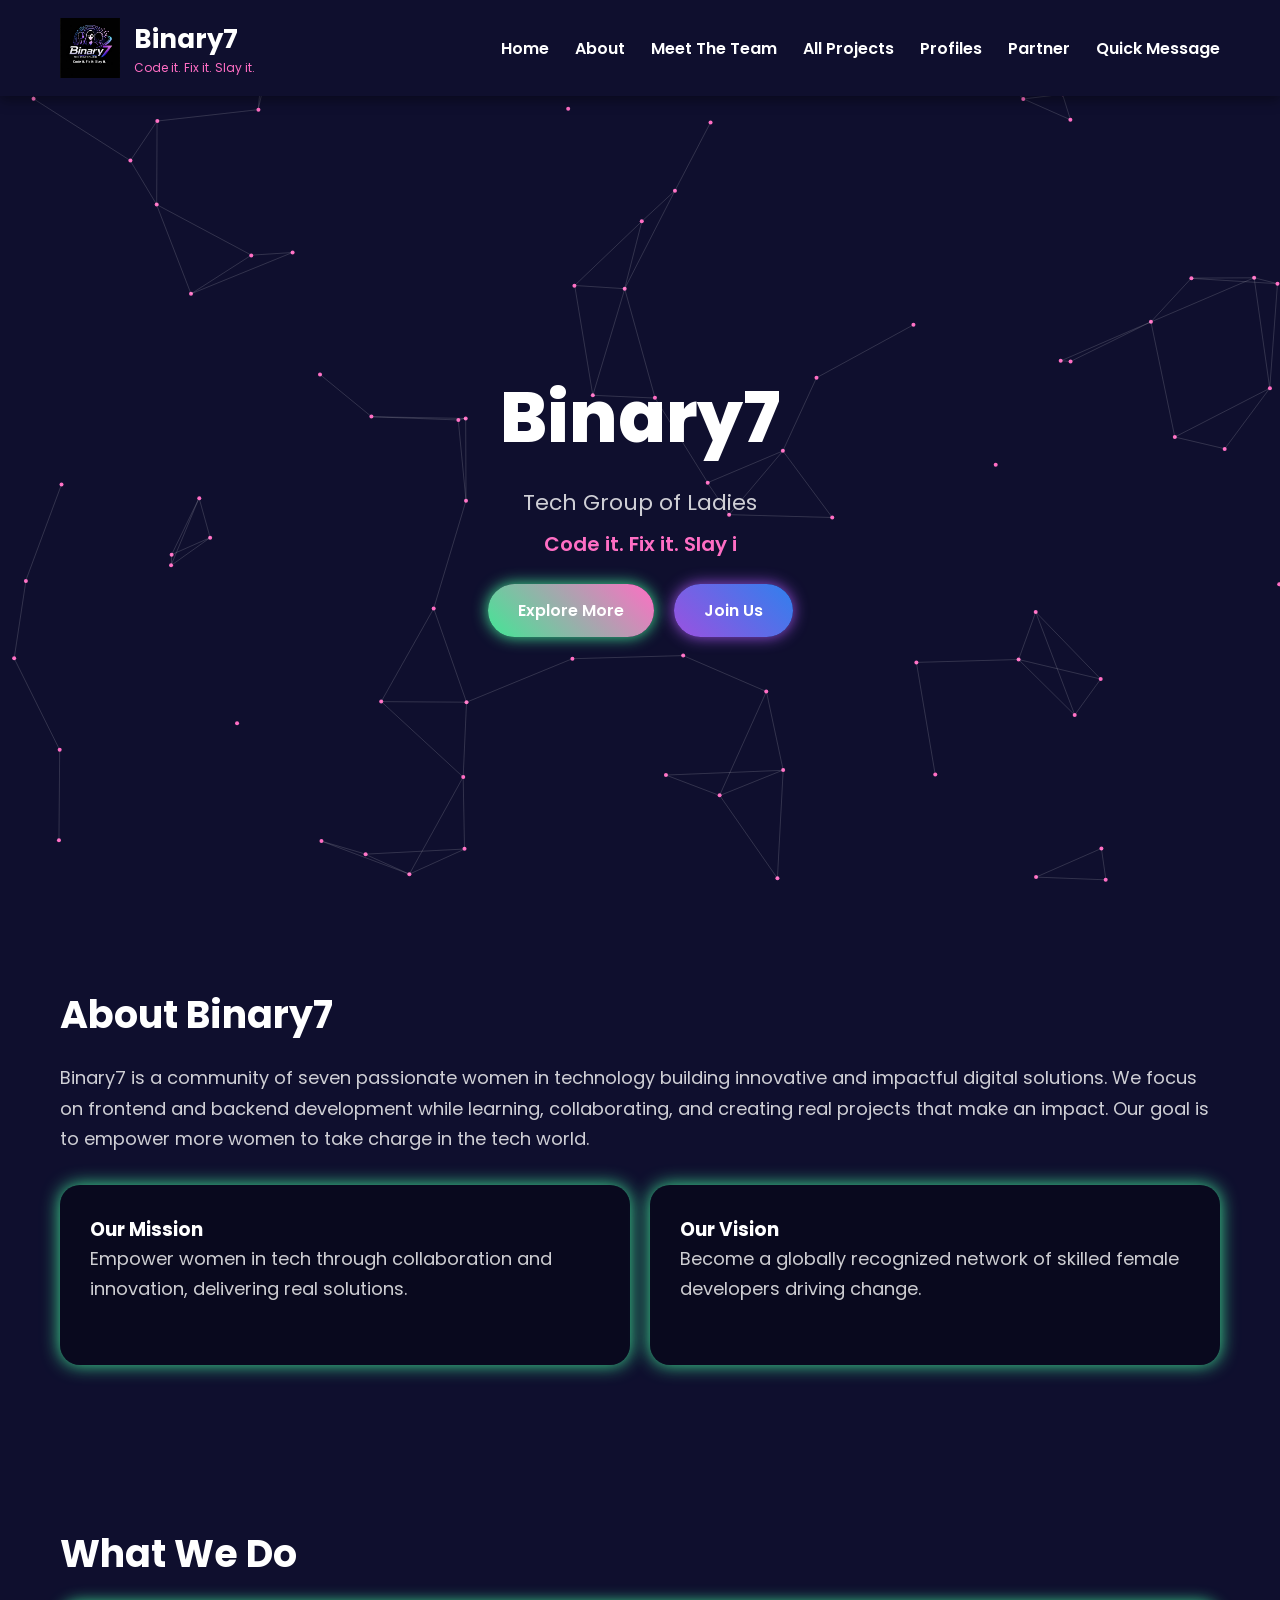
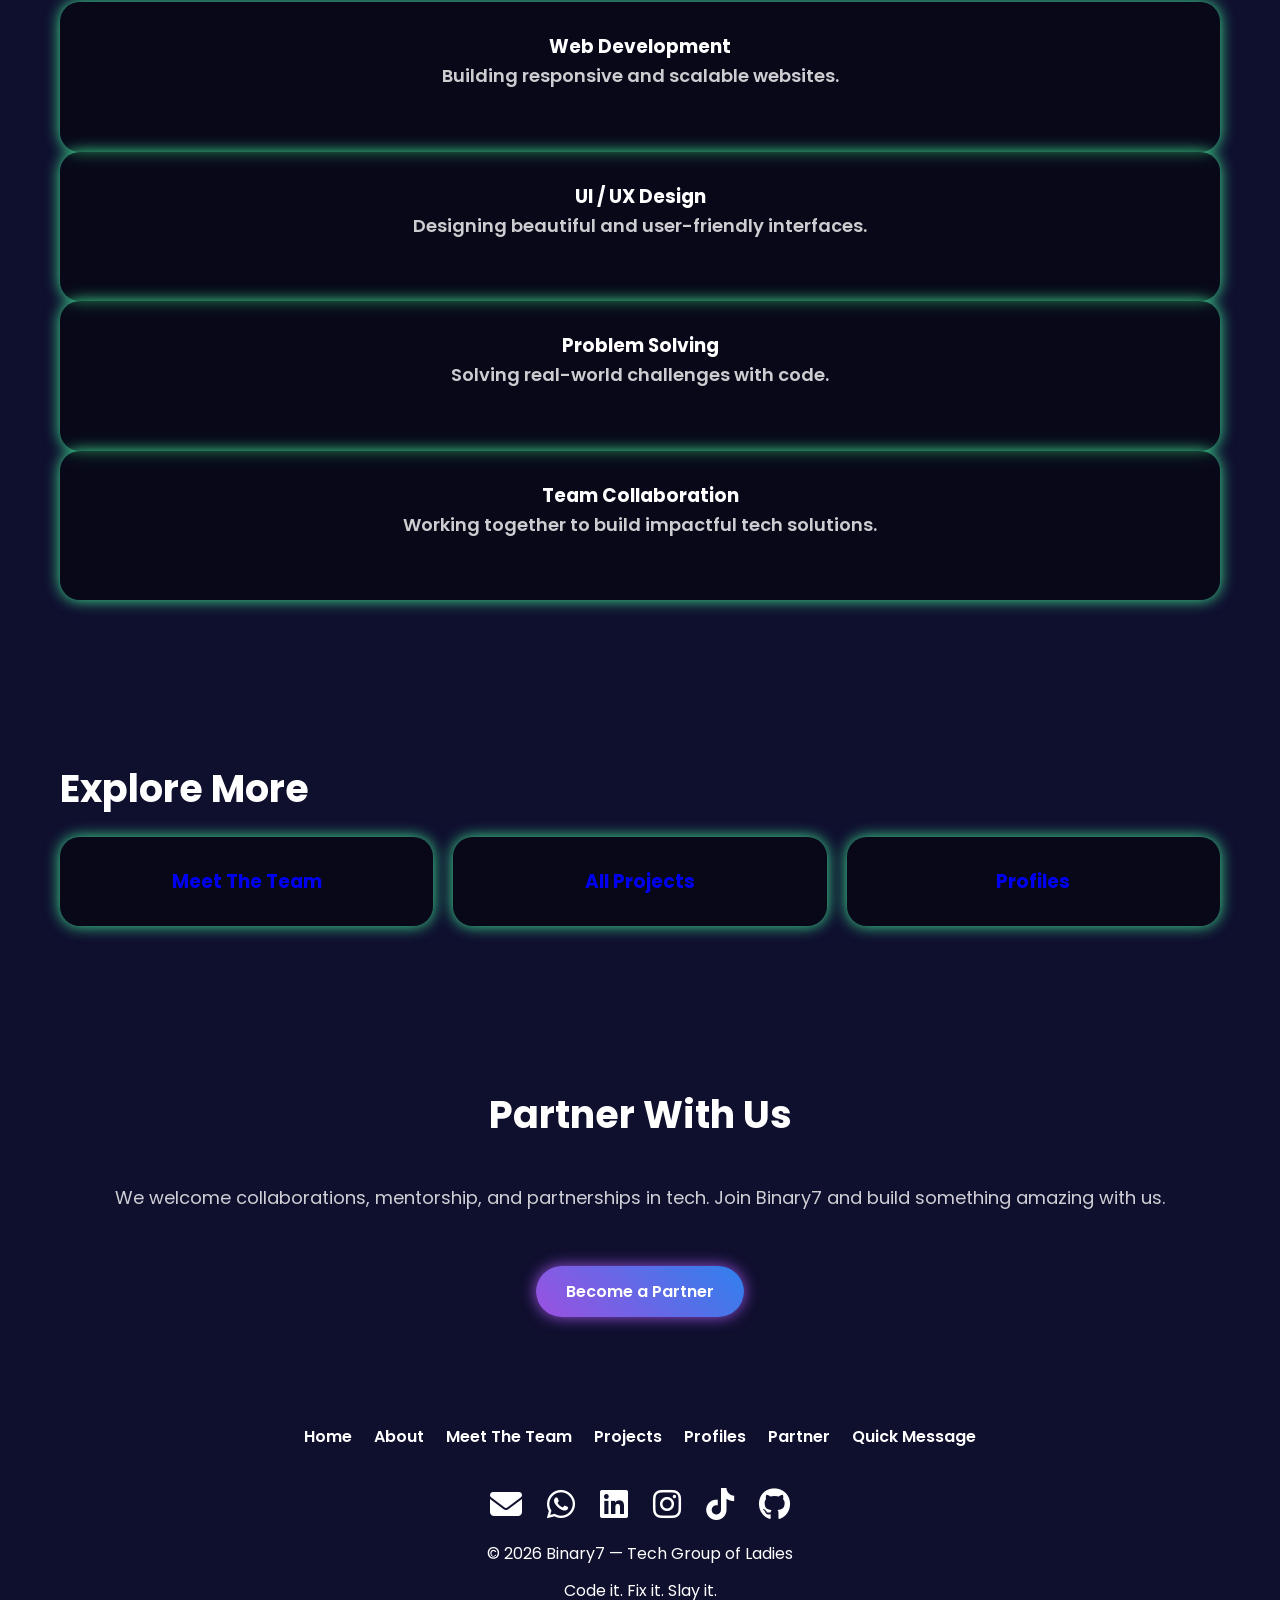
==== index.html @ d3897e8a "Add files via upload" ====
<!DOCTYPE html>
<html lang="en">

<head>
<meta charset="UTF-8">
<meta name="viewport" content="width=device-width, initial-scale=1.0">

<title>Binary7 | Code it. Fix it. Slay it.</title>

<link rel="stylesheet" href="index.css">

<!-- Google Font -->
<link href="https://fonts.googleapis.com/css2?family=Poppins:wght@300;400;500;600;700&display=swap" rel="stylesheet">

<!-- Font Awesome -->
<link rel="stylesheet"
href="https://cdnjs.cloudflare.com/ajax/libs/font-awesome/6.4.0/css/all.min.css">

</head>


<body>


<!-- ================= NAVBAR ================= -->
<header>

<nav class="navbar">

<div class="logo">

<img src="binary7logo.png" alt="Binary7 Logo">

<div class="logo-text">
<h2>Binary7</h2>
<p class="motto-small">Code it. Fix it. Slay it.</p>
</div>

</div>


<ul class="nav-links">

<li><a href="#home">Home</a></li>

<li><a href="#about">About</a></li>

<li><a href="team.html">Meet The Team</a></li>

<li><a href="projects.html">All Projects</a></li>

<li><a href="profiles.html">Profiles</a></li>

<li><a href="#partner">Partner</a></li>

<li><a href="contact.html">Quick Message</a></li>

</ul>


<div class="hamburger" id="hamburger">

<span></span>
<span></span>
<span></span>

</div>

</nav>

</header>



<!-- ================= HERO ================= -->
<section class="hero" id="home">

<!-- animated network background -->
<canvas id="network-bg"></canvas>

<!-- floating shapes -->
<div class="floating-shapes"></div>


<h1 class="hero-title">Binary7</h1>

<p class="tagline">Tech Group of Ladies</p>

<h3 class="motto">
<span id="motto"></span>
</h3>


<div class="hero-buttons">

<a href="#about" class="btn">Explore More</a>

<a href="contact.html" class="btn btn-secondary">Join Us</a>

</div>

</section>



<!-- ================= ABOUT ================= -->
<section class="section" id="about">

<h2>About Binary7</h2>

<p>
Binary7 is a community of seven passionate women in technology building
innovative and impactful digital solutions. We focus on frontend and backend
development while learning, collaborating, and creating real projects that
make an impact. Our goal is to empower more women to take charge in the tech world.
</p>


<div class="mission-vision">

<div class="box">

<h3>Our Mission</h3>

<p>
Empower women in tech through collaboration and innovation,
delivering real solutions.
</p>

</div>


<div class="box">

<h3>Our Vision</h3>

<p>
Become a globally recognized network of skilled female
developers driving change.
</p>

</div>

</div>

</section>



<!-- ================= WHAT WE DO ================= -->

<section class="section dark" id="what-we-do">
  <h2>What We Do</h2>
  <div class="cards">
    <div class="card">
      <h3>Web Development</h3>
      <p>Building responsive and scalable websites.</p>
    </div>

    <div class="card">
      <h3>UI / UX Design</h3>
      <p>Designing beautiful and user-friendly interfaces.</p>
    </div>

    <div class="card">
      <h3>Problem Solving</h3>
      <p>Solving real-world challenges with code.</p>
    </div>

    <div class="card team-collab">
      <h3>Team Collaboration</h3>
      <p>Working together to build impactful tech solutions.</p>
    </div>
  </div>
</section>




<!-- ================= EXPLORE MORE ================= -->
<section class="section" id="explore-more">

<h2>Explore More</h2>

<div class="cards">

<a href="team.html" class="card">
<h3>Meet The Team</h3>
</a>


<a href="projects.html" class="card">
<h3>All Projects</h3>
</a>


<a href="profiles.html" class="card">
<h3>Profiles</h3>
</a>

</div>

</section>



<!-- ================= PARTNER ================= -->
<section class="section dark" id="partner">

<h2>Partner With Us</h2>

<p>
We welcome collaborations, mentorship, and partnerships in tech.
Join Binary7 and build something amazing with us.
</p>


<div class="partner-btn">

<a href="contact.html" class="btn btn-secondary">
Become a Partner
</a>

</div>

</section>




<!-- ================= FOOTER ================= -->
<footer>

<div class="footer-links">

<a href="#home">Home</a>
<a href="#about">About</a>
<a href="team.html">Meet The Team</a>
<a href="projects.html">Projects</a>
<a href="profiles.html">Profiles</a>
<a href="#partner">Partner</a>
<a href="contact.html">Quick Message</a>

</div>



<div class="footer-social">

<a href="mailto:binary7coders@gmail.com">
<i class="fa-solid fa-envelope"></i>
</a>

<a href="https://wa.me/qr/BYS5XMZLQRIJO1" target="_blank">
<i class="fa-brands fa-whatsapp"></i>
</a>

<a href="https://www.linkedin.com/posts/binary8_binary8-womenintech-innovation-activity-7432585303149797377-0gck" target="_blank">
<i class="fa-brands fa-linkedin"></i>
</a>

<a href="https://www.instagram.com/binar7308" target="_blank">
<i class="fa-brands fa-instagram"></i>
</a>

<a href="https://www.tiktok.com/@binary7536" target="_blank">
<i class="fa-brands fa-tiktok"></i>
</a>

<a href="https://github.com/binary7" target="_blank">
<i class="fa-brands fa-github"></i>
</a>

</div>


<p class="copyright">
© 2026 Binary7 — Tech Group of Ladies
</p>

<p class="footer-motto">
Code it. Fix it. Slay it.
</p>

</footer>



<script src="index.js"></script>

</body>
</html>
---- index.css ----
/* ========================
   ROOT VARIABLES
======================== */
:root {
  --black-bg: #0f0f2e;
  --neon-pink: #ff6ec4;
  --neon-blue: #2f80ed;
  --neon-purple: #9b51e0;
  --white-trans: rgba(255,255,255,0.8);
}

/* ========================
   GLOBAL
======================== */
* {
  margin: 0;
  padding: 0;
  box-sizing: border-box;
  font-family: 'Poppins', sans-serif;
  scroll-behavior: smooth;
}

body {
  background: var(--black-bg);
  color: white;
  overflow-x: hidden;
  position: relative;
}

/* ========================
   NETWORK BACKGROUND
======================== */
#network-bg {
  position: fixed;
  top: 0;
  left: 0;
  width: 100%;
  height: 100%;
  z-index: -2;
}

.floating-shapes {
  position: fixed;
  top: 0;
  left: 0;
  width: 100%;
  height: 100%;
  pointer-events: none;
  z-index: -1;
}

/* ========================
   NAVBAR
======================== */
.navbar {
  display: flex;
  align-items: center;
  justify-content: space-between;
  padding: 18px 60px;
  background: var(--black-bg);
  position: sticky;
  top: 0;
  z-index: 1000;
  box-shadow: 0 4px 12px rgba(0,0,0,0.4);
}

/* LOGO */
.logo {
  display: flex;
  align-items: center;
  gap: 14px;
}

.logo img {
  width: 60px;
  height: 60px;
}

.logo-text h2 {
  font-size: 26px;
  font-weight: 700;
}

.logo-text .motto-small {
  font-size: 12px;
  color: var(--neon-pink);
}

/* NAV LINKS */
.nav-links {
  display: flex;
  gap: 26px;
  list-style: none;
}

.nav-links a {
  color: white;
  text-decoration: none;
  font-weight: 600;
  transition: 0.3s;
}

.nav-links a:hover {
  color: var(--neon-pink);
  text-shadow: 0 0 8px var(--neon-pink);
}

/* HAMBURGER */
.hamburger {
  display: none;
  flex-direction: column;
  gap: 5px;
  cursor: pointer;
}

.hamburger span {
  width: 25px;
  height: 3px;
  background: white;
  transition: 0.3s;
}

/* ========================
   HERO
======================== */
.hero {
  min-height: 90vh;
  display: flex;
  flex-direction: column;
  justify-content: center;
  align-items: center;
  text-align: center;
  position: relative;
  padding: 40px;
  overflow: hidden;
}

.hero h1.hero-title {
  font-size: 70px;
  font-weight: 800;
  margin-bottom: 15px;
  transition: 0.3s;
}

.hero h1.hero-title:hover {
  color: var(--neon-pink);
  text-shadow: 0 0 20px var(--neon-pink);
}

.tagline {
  font-size: 22px;
  color: var(--white-trans);
  margin-bottom: 10px;
}

/* Motto typing */
#motto {
  color: var(--neon-pink);
  font-weight: 600;
  font-size: 20px;
}

/* HERO BUTTONS */
.hero-buttons {
  display: flex;
  gap: 20px;
  margin-top: 25px;
  flex-wrap: wrap;
  justify-content: center;
}

.btn {
  padding: 14px 30px;
  border-radius: 50px;
  font-weight: 600;
  text-decoration: none;
  color: white;
  background: linear-gradient(45deg,#42e695,#ff6ec4);
  box-shadow: 0 0 15px #42e695;
  transition: 0.3s;
}

.btn:hover {
  transform: scale(1.05);
  box-shadow:0 0 25px #ff6ec4;
}

.btn-secondary {
  background: linear-gradient(45deg,#9b51e0,#2f80ed);
  box-shadow:0 0 15px #9b51e0;
}

/* ========================
   SECTIONS
======================== */
.section {
  padding: 80px 60px;
  position: relative;
}

.section h2 {
  font-size: 38px;
  margin-bottom: 20px;
  display: inline-block;
  transition: 0.3s;
}

.section h2:hover {
  color: var(--neon-pink);
  text-shadow: 0 0 12px var(--neon-pink);
}

.section p {
  font-size: 18px;
  line-height: 1.7;
  color: var(--white-trans);
  margin-bottom: 30px;
}

/* ========================
   MISSION / VISION
======================== */
.mission-vision {
  display: flex;
  gap: 20px;
  flex-wrap: wrap;
}

.box {
  flex: 1 1 250px;
  background: rgba(0,0,0,0.35);
  padding: 30px;
  border-radius: 20px;
  box-shadow: 0 0 18px #42e695;
  transition: 0.3s;
}

.box:hover {
  transform: translateY(-8px);
  box-shadow: 0 0 30px #ff6ec4;
}

/* ========================
   WHAT WE DO CARDS
======================== */
* Cards container for What We Do */
#what-we-do .cards {
  display: flex;
  flex-wrap: wrap; /* Allow cards to wrap */
  gap: 20px;
}

/* Standard card */
#what-we-do .card {
  flex: 1 1 calc(33% - 20px); /* 3 cards per row, with gap */
  background: rgba(0,0,0,0.45);
  padding: 30px;
  border-radius: 20px;
  text-align: center;
  font-weight: 600;
  cursor: pointer;
  box-shadow: 0 0 15px #42e695;
  transition: 0.3s;
}

/* Only the Team Collaboration card is longer */
#what-we-do .card.team-collab {
  flex: 1 1 100%; /* Full width */
}

/* Hover effect */
#what-we-do .card:hover {
  transform: translateY(-10px);
  box-shadow: 0 0 30px #ff6ec4;
}

/* Responsive */
@media(max-width: 1024px){
  #what-we-do .card {
    flex: 1 1 48%; /* 2 per row */
  }
  #what-we-do .card.team-collab {
    flex: 1 1 100%;
  }
}

@media(max-width: 768px){
  #what-we-do .card {
    flex: 1 1 100%; /* stack vertically */
  }
}



/* ========================
   EXPLORE MORE CARDS
======================== */
#explore-more .cards {
  display: flex;
  gap: 20px;
  flex-wrap: wrap;
}

#explore-more .card {
  flex: 1 1 calc(33.33% - 20px);
  text-decoration: none;
  padding: 30px;
  border-radius: 20px;
  background: rgba(0,0,0,0.45);
  text-align: center;
  box-shadow: 0 0 15px #42e695;
  transition: 0.3s;
}

#explore-more .card:hover {
  transform: translateY(-10px);
  box-shadow:0 0 30px #ff6ec4;
}

/* ========================
   PARTNER SECTION
======================== */
#partner {
  display: flex;
  flex-direction: column;
  align-items: center;
  text-align: center;
  gap: 20px;
}

#partner .partner-btn {
  margin-top: 15px;
}

/* ========================
   SOCIAL ICONS
======================== */
.footer-social {
  margin-top: 20px;
  display: flex;
  justify-content: center;
  gap: 25px;
}

.footer-social a {
  font-size: 32px;
  color: white;
  transition: 0.3s;
}

.footer-social a:hover {
  color: var(--neon-pink);
  transform: scale(1.2);
  text-shadow: 0 0 15px var(--neon-pink);
}

/* ========================
   FOOTER
======================== */
footer {
  padding: 40px 60px;
  text-align: center;
  display: flex;
  flex-direction: column;
  gap: 12px;
}

.footer-links {
  display: flex;
  gap: 22px;
  justify-content: center;
  flex-wrap: wrap;
}

.footer-links a {
  color: white;
  text-decoration: none;
  font-weight: 600;
}

.footer-links a:hover {
  color: var(--neon-pink);
}

/* ========================
   QUICK CONTACT FORM
======================== */
.quick-form-container {
  height: 100vh;
  display: flex;
  justify-content: center;
  align-items: center;
  padding: 20px;
}

.quick-form {
  background: rgba(0,0,0,0.7);
  padding: 40px;
  border-radius: 20px;
  width: 90%;
  max-width: 420px;
  box-shadow: 0 0 25px #42e695;
  display: flex;
  flex-direction: column;
  gap: 16px;
}

.quick-form h2 {
  text-align: center;
}

.quick-subtext {
  font-size: 14px;
  text-align: center;
  opacity: 0.8;
}

.quick-form input,
.quick-form textarea {
  padding: 14px;
  border-radius: 10px;
  border: 1px solid rgba(255,255,255,0.2);
  background: rgba(0,0,0,0.5);
  color: white;
  outline: none;
}

.quick-form input:focus,
.quick-form textarea:focus {
  border-color: #ff6ec4;
  box-shadow: 0 0 10px #ff6ec4;
}

.back-home {
  text-align: center;
  margin-top: 10px;
  text-decoration: none;
  color: white;
}

.back-home:hover {
  color: #ff6ec4;
}

/* ========================
   RESPONSIVE
======================== */
@media(max-width:768px) {
  .nav-links {
    display:none;
    flex-direction:column;
    position:absolute;
    top:80px;
    right:0;
    background:var(--black-bg);
    width:220px;
    padding:20px;
  }
  .nav-links.active {
    display:flex;
  }
  .hamburger {
    display:flex;
  }
  .mission-vision {
    flex-direction: column;
  }
  #what-we-do .cards,
  #explore-more .cards {
    flex-direction: column;
  }
  #explore-more .card {
    flex: 1 1 100%;
  }
}
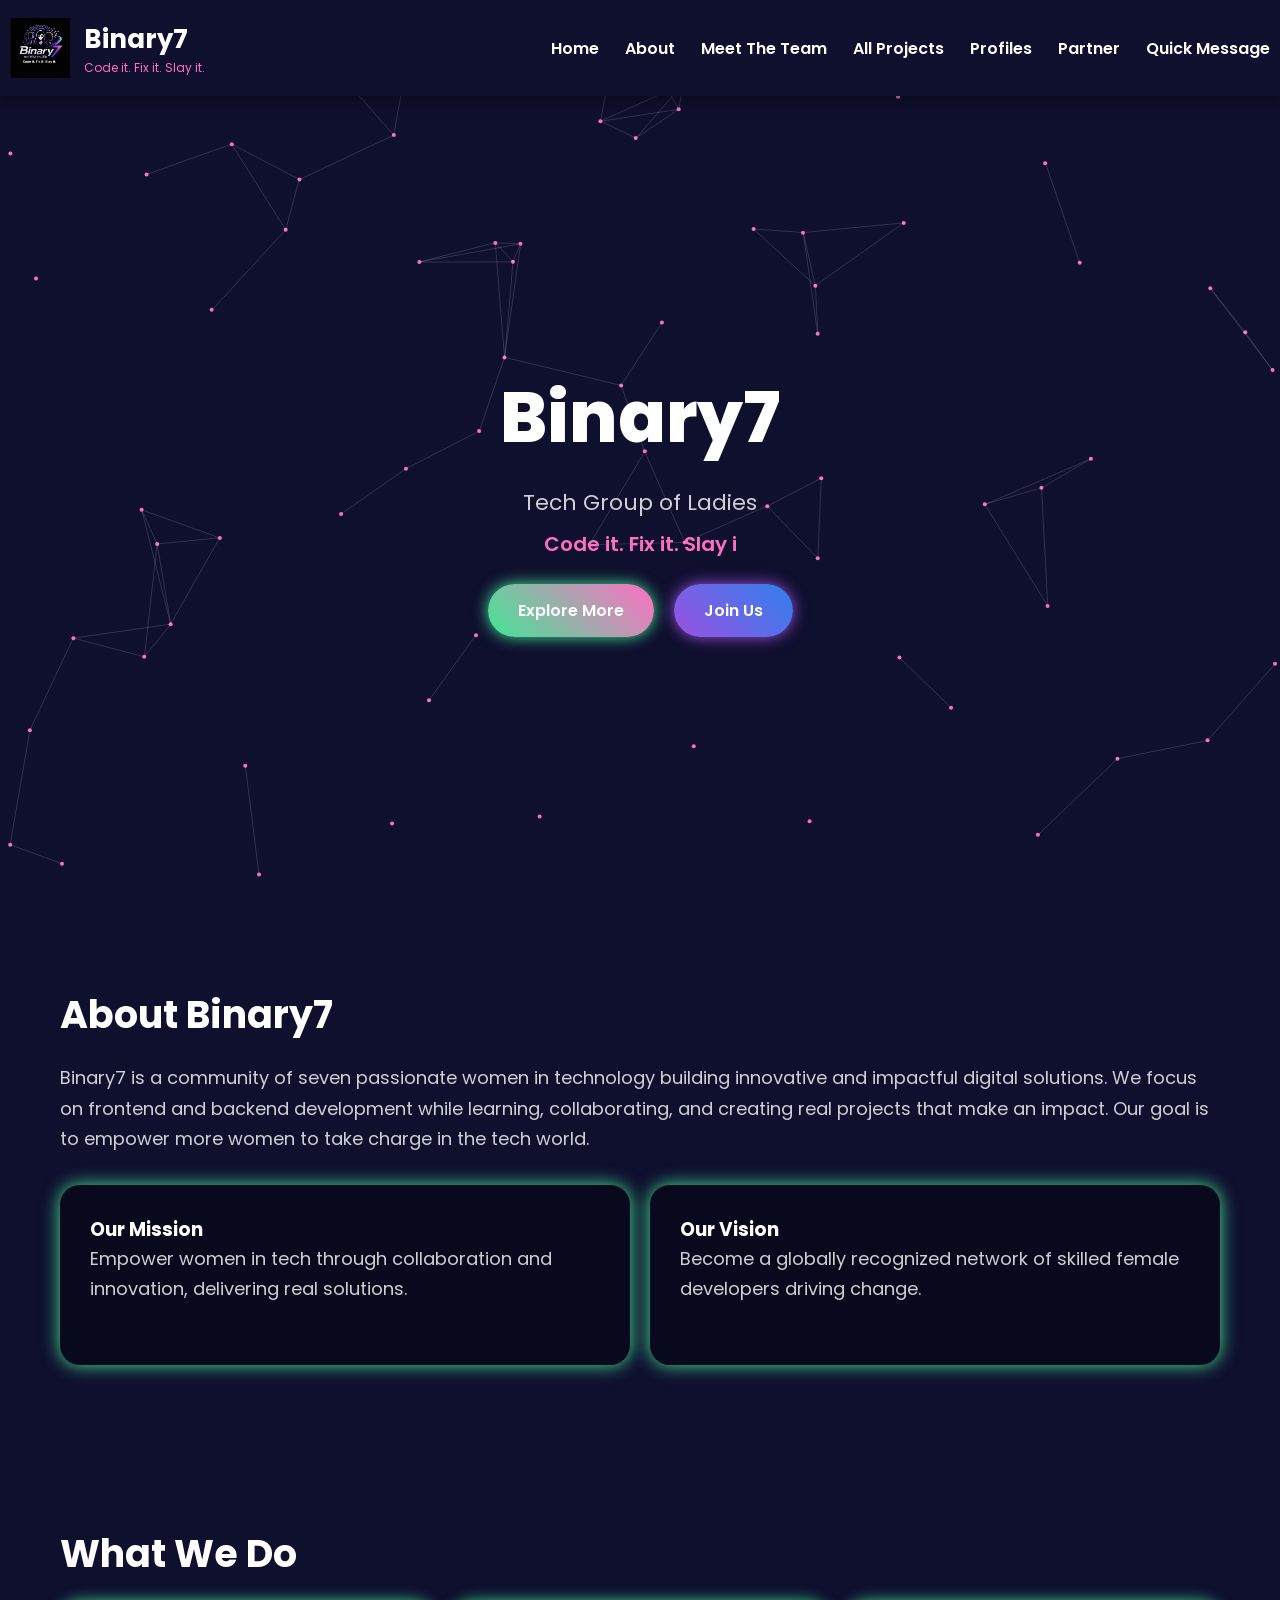
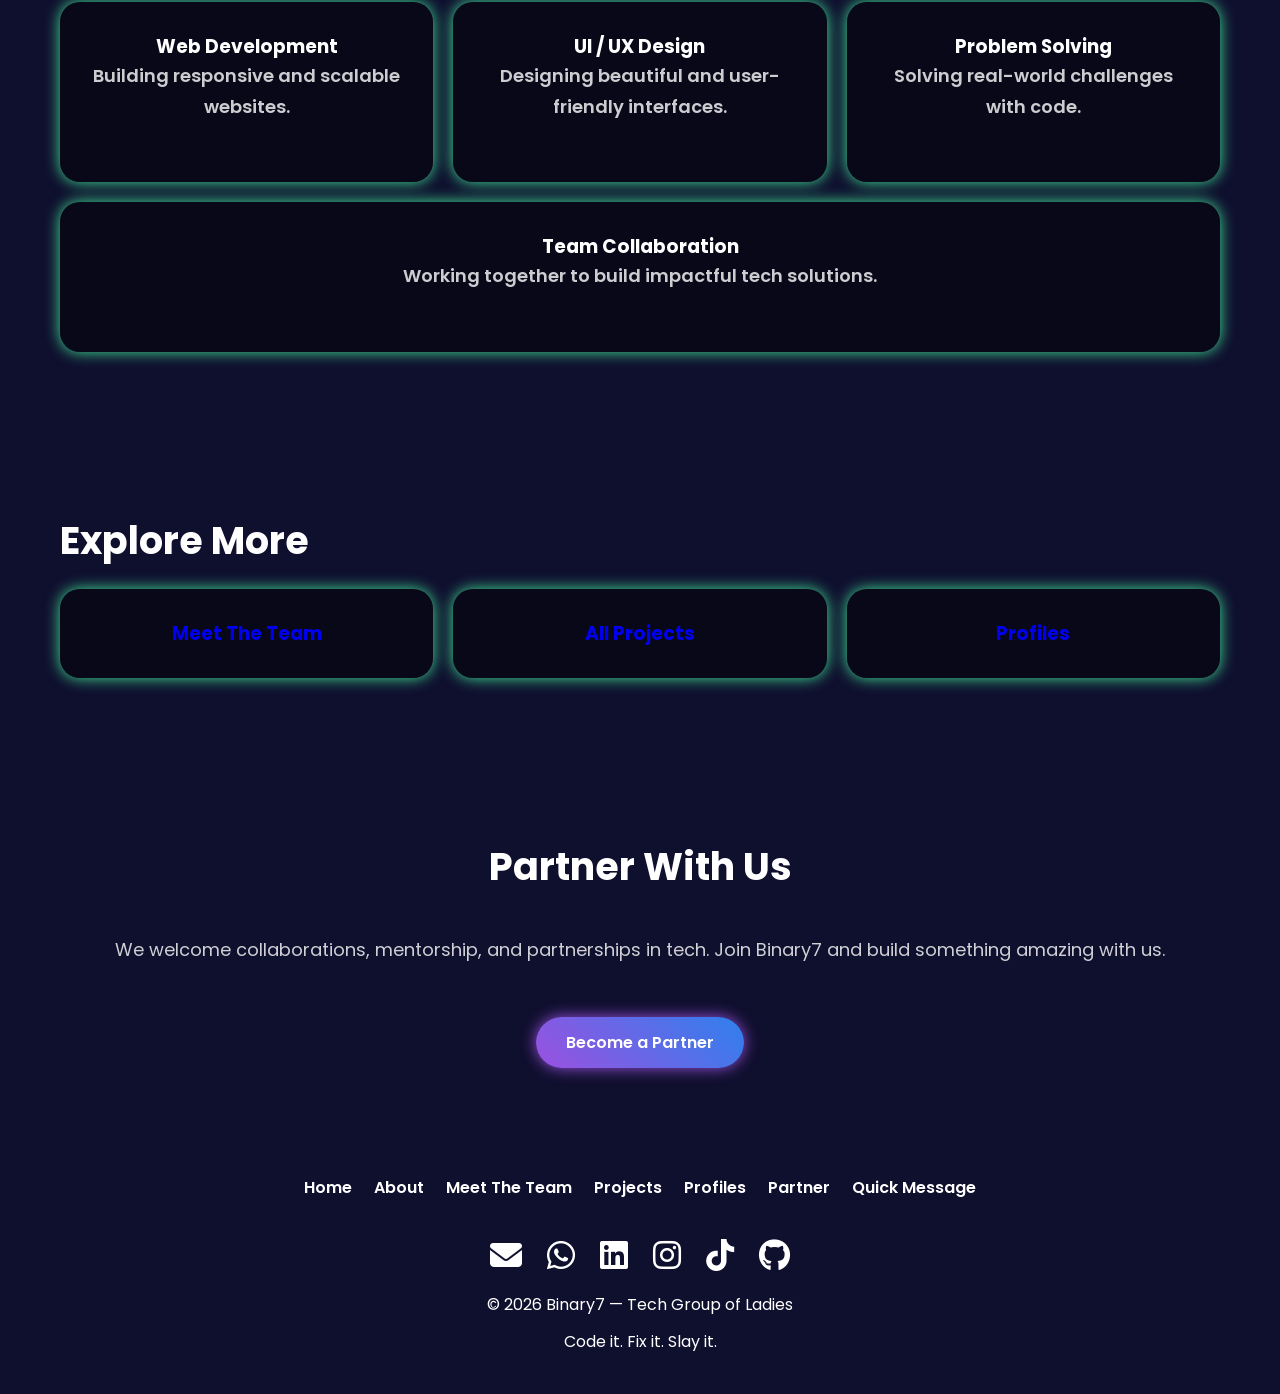
==== commit ab58e6c7: "Fix HTML encoding issues in index.html" ====
--- a/index.html
+++ b/index.html
@@ -72,7 +72,7 @@
 
 
 
-<!-- ================= HERO ================= -->
+<!-- HERO -->
 <section class="hero" id="home">
 
 <!-- animated network background -->
@@ -103,7 +103,7 @@
 
 
 
-<!-- ================= ABOUT ================= -->
+<!-- ABOUT -->
 <section class="section" id="about">
 
 <h2>About Binary7</h2>
@@ -147,7 +147,7 @@
 
 
 
-<!-- ================= WHAT WE DO ================= -->
+<!-- WHAT WE DO -->
 
 <section class="section dark" id="what-we-do">
   <h2>What We Do</h2>
@@ -177,7 +177,7 @@
 
 
 
-<!-- ================= EXPLORE MORE ================= -->
+<!-- EXPLORE MORE -->
 <section class="section" id="explore-more">
 
 <h2>Explore More</h2>
@@ -204,7 +204,7 @@
 
 
 
-<!-- ================= PARTNER ================= -->
+<!-- PARTNER  -->
 <section class="section dark" id="partner">
 
 <h2>Partner With Us</h2>
@@ -228,7 +228,7 @@
 
 
 
-<!-- ================= FOOTER ================= -->
+<!-- FOOTER  -->
 <footer>
 
 <div class="footer-links">
@@ -290,3 +290,4 @@
 
 </body>
 </html>
+
--- a/index.css
+++ b/index.css
@@ -24,7 +24,12 @@
   background: var(--black-bg);
   color: white;
   overflow-x: hidden;
-  position: relative;
+  min-height: 100%;
+}
+
+html {
+  height: 100%;
+  overflow-x: hidden;
 }
 
 /* ========================
@@ -37,6 +42,7 @@
   width: 100%;
   height: 100%;
   z-index: -2;
+  pointer-events: none;
 }
 
 .floating-shapes {
@@ -52,15 +58,18 @@
 /* ========================
    NAVBAR
 ======================== */
+header {
+  position: sticky;
+  top: 0;
+  z-index: 10000;
+}
+
 .navbar {
   display: flex;
   align-items: center;
   justify-content: space-between;
-  padding: 18px 60px;
+  padding: 18px 10px;
   background: var(--black-bg);
-  position: sticky;
-  top: 0;
-  z-index: 1000;
   box-shadow: 0 4px 12px rgba(0,0,0,0.4);
 }
 
@@ -98,6 +107,8 @@
   text-decoration: none;
   font-weight: 600;
   transition: 0.3s;
+  position: relative;
+  z-index: 1;
 }
 
 .nav-links a:hover {
@@ -111,6 +122,7 @@
   flex-direction: column;
   gap: 5px;
   cursor: pointer;
+  z-index: 10001;
 }
 
 .hamburger span {
@@ -120,6 +132,19 @@
   transition: 0.3s;
 }
 
+/* Hamburger X animation */
+.hamburger.active span:nth-child(1) {
+  transform: rotate(45deg) translate(5px, 5px);
+}
+
+.hamburger.active span:nth-child(2) {
+  opacity: 0;
+}
+
+.hamburger.active span:nth-child(3) {
+  transform: rotate(-45deg) translate(5px, -5px);
+}
+
 /* ========================
    HERO
 ======================== */
@@ -133,6 +158,7 @@
   position: relative;
   padding: 40px;
   overflow: hidden;
+  z-index: 1;
 }
 
 .hero h1.hero-title {
@@ -153,7 +179,6 @@
   margin-bottom: 10px;
 }
 
-/* Motto typing */
 #motto {
   color: var(--neon-pink);
   font-weight: 600;
@@ -167,6 +192,7 @@
   margin-top: 25px;
   flex-wrap: wrap;
   justify-content: center;
+  z-index: 1;
 }
 
 .btn {
@@ -178,16 +204,18 @@
   background: linear-gradient(45deg,#42e695,#ff6ec4);
   box-shadow: 0 0 15px #42e695;
   transition: 0.3s;
+  position: relative;
+  z-index: 1;
 }
 
 .btn:hover {
   transform: scale(1.05);
-  box-shadow:0 0 25px #ff6ec4;
+  box-shadow: 0 0 25px #ff6ec4;
 }
 
 .btn-secondary {
   background: linear-gradient(45deg,#9b51e0,#2f80ed);
-  box-shadow:0 0 15px #9b51e0;
+  box-shadow: 0 0 15px #9b51e0;
 }
 
 /* ========================
@@ -196,6 +224,7 @@
 .section {
   padding: 80px 60px;
   position: relative;
+  z-index: 1;
 }
 
 .section h2 {
@@ -243,16 +272,14 @@
 /* ========================
    WHAT WE DO CARDS
 ======================== */
-* Cards container for What We Do */
 #what-we-do .cards {
   display: flex;
-  flex-wrap: wrap; /* Allow cards to wrap */
+  flex-wrap: wrap;
   gap: 20px;
 }
 
-/* Standard card */
 #what-we-do .card {
-  flex: 1 1 calc(33% - 20px); /* 3 cards per row, with gap */
+  flex: 1 1 200px;
   background: rgba(0,0,0,0.45);
   padding: 30px;
   border-radius: 20px;
@@ -261,37 +288,19 @@
   cursor: pointer;
   box-shadow: 0 0 15px #42e695;
   transition: 0.3s;
-}
-
-/* Only the Team Collaboration card is longer */
+  position: relative;
+  z-index: 1;
+}
+
 #what-we-do .card.team-collab {
-  flex: 1 1 100%; /* Full width */
-}
-
-/* Hover effect */
+  flex: 1 1 100%;
+}
+
 #what-we-do .card:hover {
   transform: translateY(-10px);
   box-shadow: 0 0 30px #ff6ec4;
 }
 
-/* Responsive */
-@media(max-width: 1024px){
-  #what-we-do .card {
-    flex: 1 1 48%; /* 2 per row */
-  }
-  #what-we-do .card.team-collab {
-    flex: 1 1 100%;
-  }
-}
-
-@media(max-width: 768px){
-  #what-we-do .card {
-    flex: 1 1 100%; /* stack vertically */
-  }
-}
-
-
-
 /* ========================
    EXPLORE MORE CARDS
 ======================== */
@@ -302,7 +311,7 @@
 }
 
 #explore-more .card {
-  flex: 1 1 calc(33.33% - 20px);
+  flex: 1 1 30%;
   text-decoration: none;
   padding: 30px;
   border-radius: 20px;
@@ -310,11 +319,13 @@
   text-align: center;
   box-shadow: 0 0 15px #42e695;
   transition: 0.3s;
+  position: relative;
+  z-index: 1;
 }
 
 #explore-more .card:hover {
   transform: translateY(-10px);
-  box-shadow:0 0 30px #ff6ec4;
+  box-shadow: 0 0 30px #ff6ec4;
 }
 
 /* ========================
@@ -326,6 +337,7 @@
   align-items: center;
   text-align: center;
   gap: 20px;
+  z-index: 1;
 }
 
 #partner .partner-btn {
@@ -363,6 +375,7 @@
   display: flex;
   flex-direction: column;
   gap: 12px;
+  z-index: 1;
 }
 
 .footer-links {
@@ -445,6 +458,15 @@
 /* ========================
    RESPONSIVE
 ======================== */
+@media(max-width:1024px) {
+  #what-we-do .card {
+    flex: 1 1 48%;
+  }
+  #what-we-do .card.team-collab {
+    flex: 1 1 100%;
+  }
+}
+
 @media(max-width:768px) {
   .nav-links {
     display:none;
@@ -469,6 +491,7 @@
   #explore-more .cards {
     flex-direction: column;
   }
+  #what-we-do .card,
   #explore-more .card {
     flex: 1 1 100%;
   }
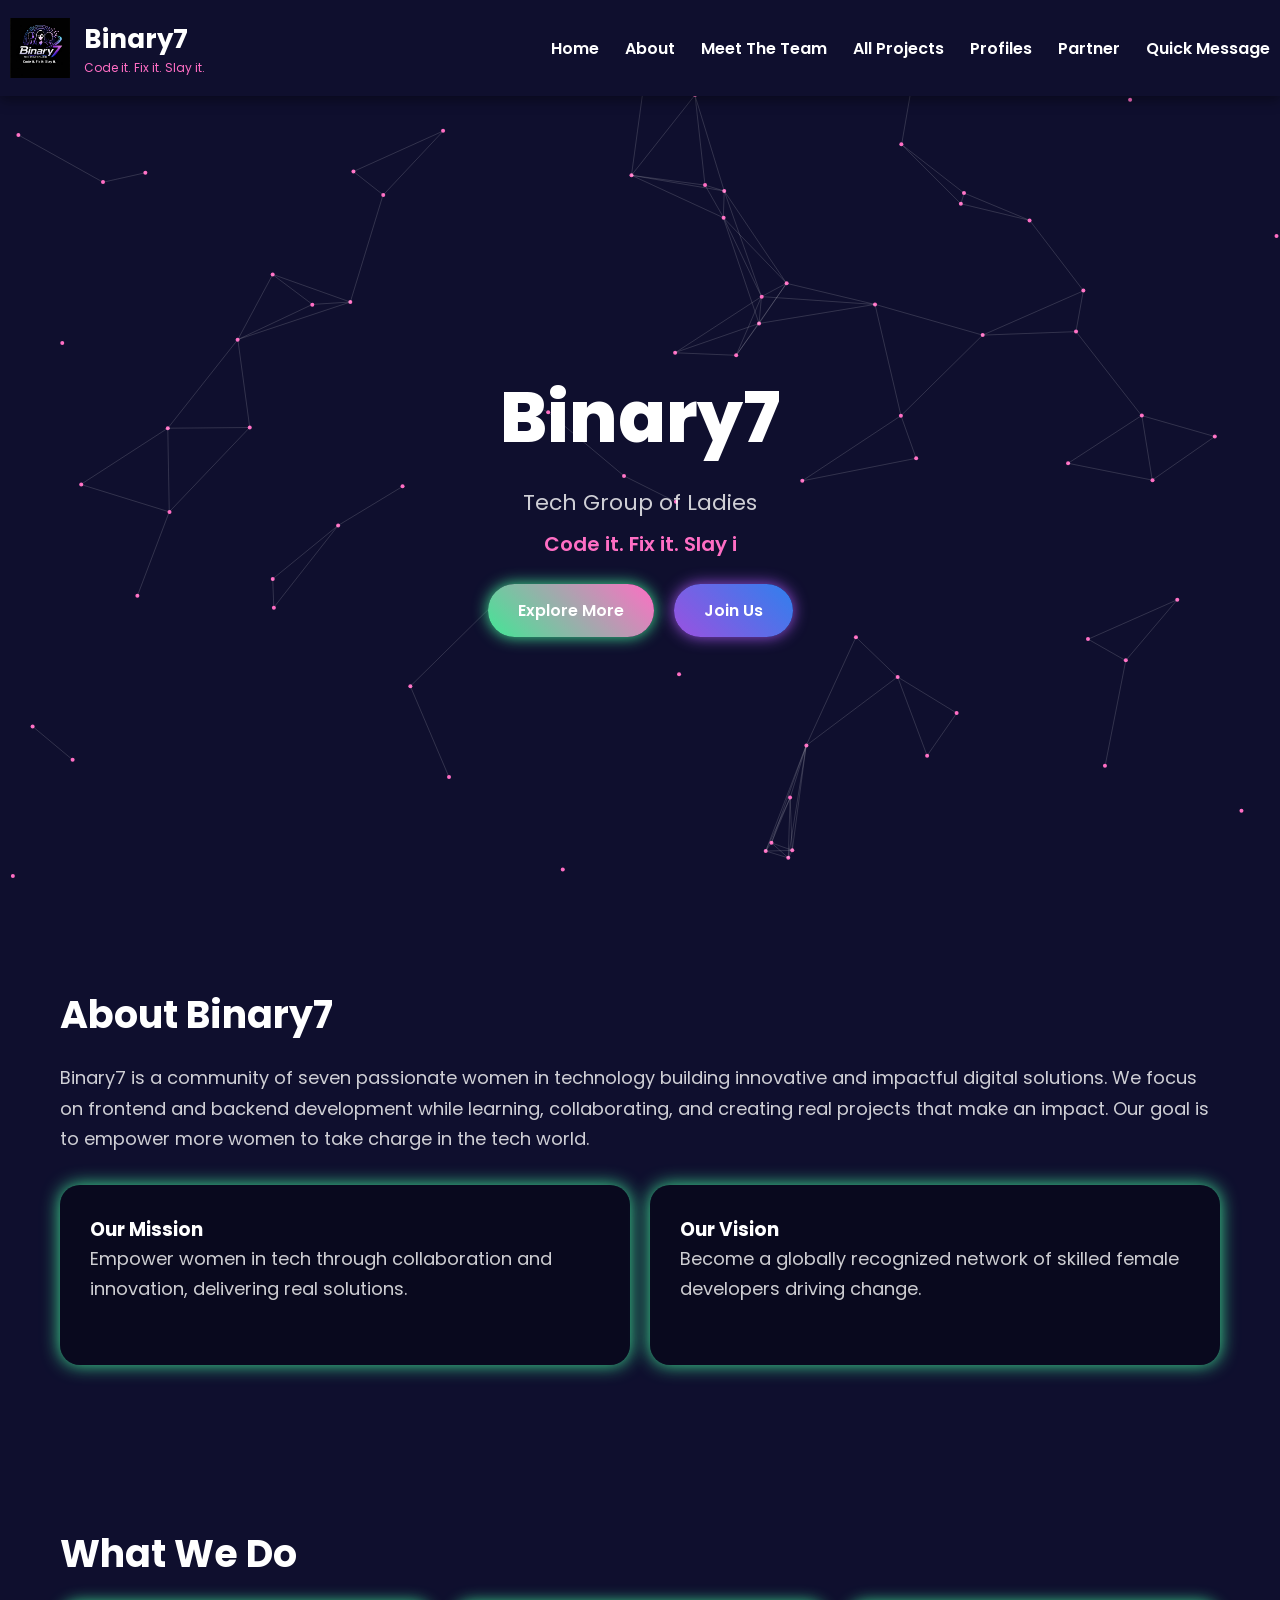
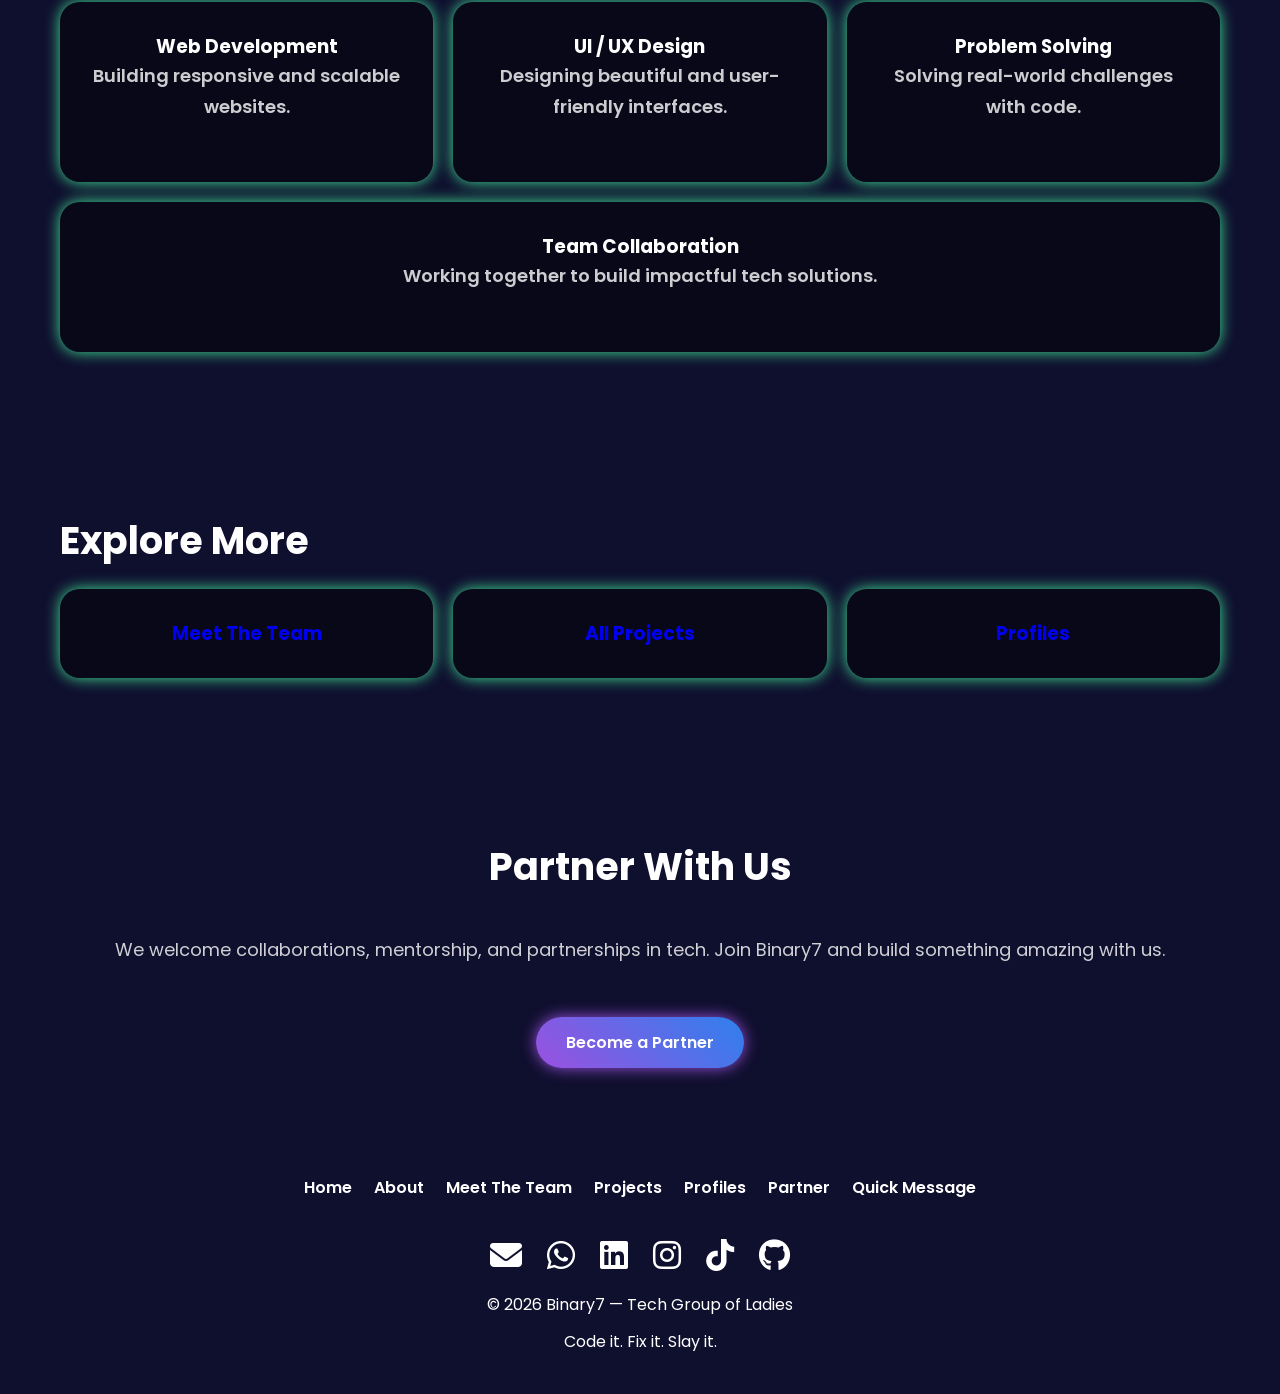
==== commit 7e1f6fa7: "Fix HTML formatting and structure" ====
--- a/index.html
+++ b/index.html
@@ -22,7 +22,7 @@
 <body>
 
 
-<!-- ================= NAVBAR ================= -->
+<!-- NAVBAR -->
 <header>
 
 <nav class="navbar">
@@ -291,3 +291,4 @@
 </body>
 </html>
 
+
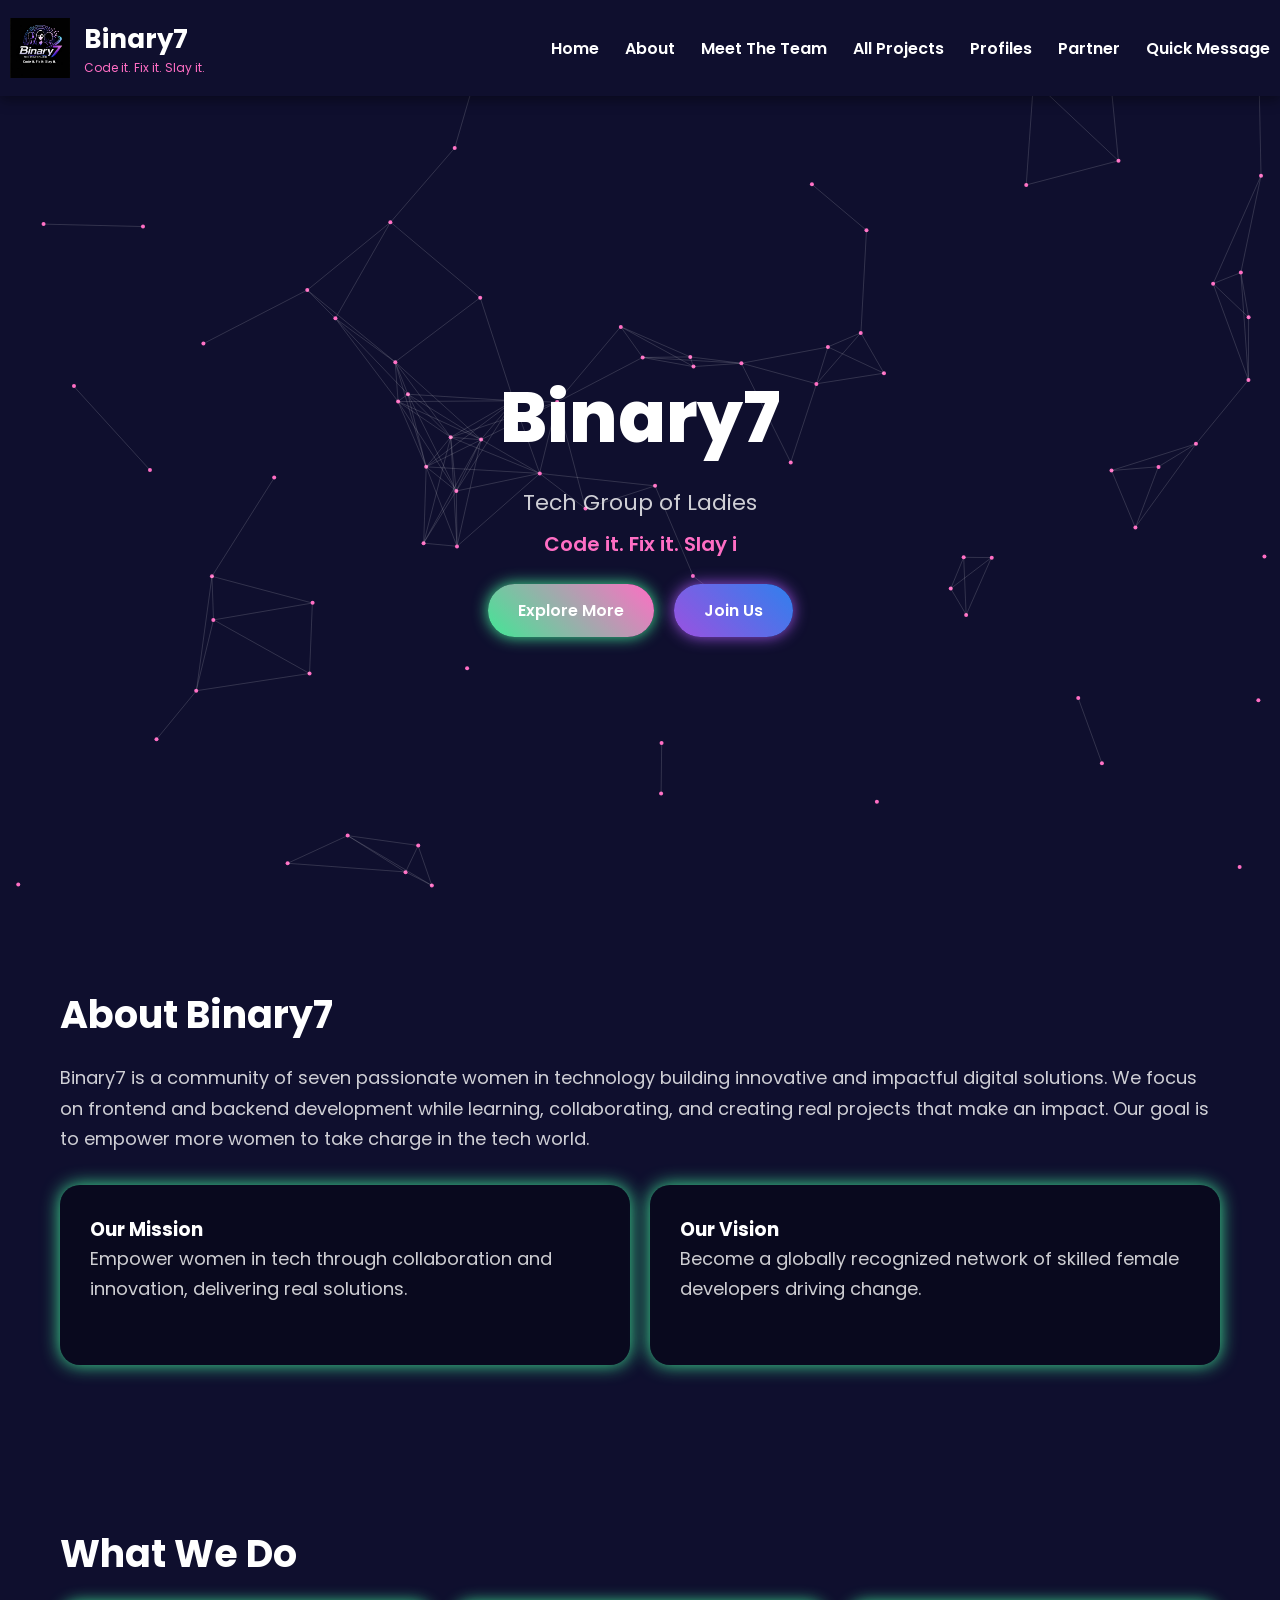
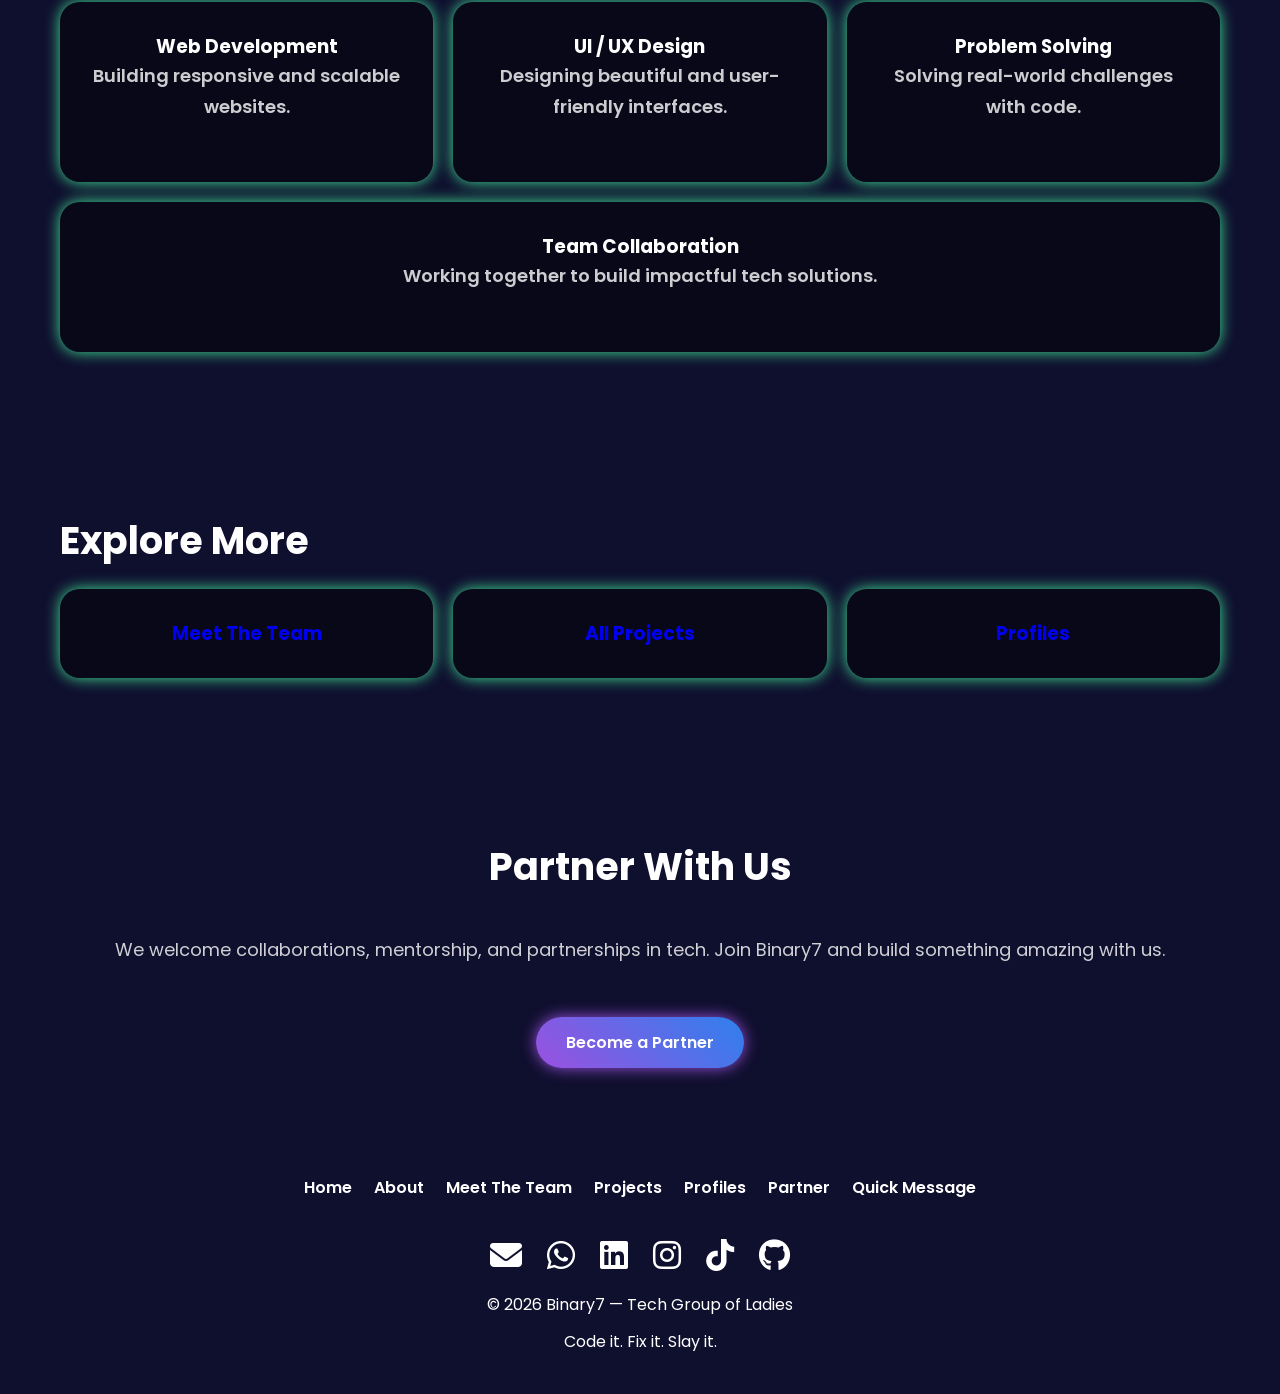
==== commit adbe44bb: "Update index.html" ====
--- a/index.html
+++ b/index.html
@@ -6,7 +6,8 @@
 <meta name="viewport" content="width=device-width, initial-scale=1.0">
 
 <title>Binary7 | Code it. Fix it. Slay it.</title>
-
+<link rel="icon" type="image/png" href="binary7logo.png">
+  
 <link rel="stylesheet" href="index.css">
 
 <!-- Google Font -->
@@ -292,3 +293,4 @@
 </html>
 
 
+
--- a/index.css
+++ b/index.css
@@ -1,6 +1,4 @@
-/* ========================
-   ROOT VARIABLES
-======================== */
+/* ROOT VARIABLES */
 :root {
   --black-bg: #0f0f2e;
   --neon-pink: #ff6ec4;
@@ -9,9 +7,7 @@
   --white-trans: rgba(255,255,255,0.8);
 }
 
-/* ========================
-   GLOBAL
-======================== */
+/* GLOBAL */
 * {
   margin: 0;
   padding: 0;
@@ -32,9 +28,7 @@
   overflow-x: hidden;
 }
 
-/* ========================
-   NETWORK BACKGROUND
-======================== */
+/* NETWORK BACKGROUND */
 #network-bg {
   position: fixed;
   top: 0;
@@ -55,9 +49,7 @@
   z-index: -1;
 }
 
-/* ========================
-   NAVBAR
-======================== */
+/* NAVBAR */
 header {
   position: sticky;
   top: 0;
@@ -145,9 +137,7 @@
   transform: rotate(-45deg) translate(5px, -5px);
 }
 
-/* ========================
-   HERO
-======================== */
+/* HERO */
 .hero {
   min-height: 90vh;
   display: flex;
@@ -218,9 +208,7 @@
   box-shadow: 0 0 15px #9b51e0;
 }
 
-/* ========================
-   SECTIONS
-======================== */
+/* SECTIONS */
 .section {
   padding: 80px 60px;
   position: relative;
@@ -246,9 +234,7 @@
   margin-bottom: 30px;
 }
 
-/* ========================
-   MISSION / VISION
-======================== */
+/* MISSION / VISION */
 .mission-vision {
   display: flex;
   gap: 20px;
@@ -269,9 +255,7 @@
   box-shadow: 0 0 30px #ff6ec4;
 }
 
-/* ========================
-   WHAT WE DO CARDS
-======================== */
+/* WHAT WE DO CARDS */
 #what-we-do .cards {
   display: flex;
   flex-wrap: wrap;
@@ -301,9 +285,7 @@
   box-shadow: 0 0 30px #ff6ec4;
 }
 
-/* ========================
-   EXPLORE MORE CARDS
-======================== */
+/* EXPLORE MORE CARDS */
 #explore-more .cards {
   display: flex;
   gap: 20px;
@@ -328,9 +310,7 @@
   box-shadow: 0 0 30px #ff6ec4;
 }
 
-/* ========================
-   PARTNER SECTION
-======================== */
+/* PARTNER SECTION */
 #partner {
   display: flex;
   flex-direction: column;
@@ -344,9 +324,7 @@
   margin-top: 15px;
 }
 
-/* ========================
-   SOCIAL ICONS
-======================== */
+/* SOCIAL ICONS */
 .footer-social {
   margin-top: 20px;
   display: flex;
@@ -366,9 +344,7 @@
   text-shadow: 0 0 15px var(--neon-pink);
 }
 
-/* ========================
-   FOOTER
-======================== */
+/* FOOTER */
 footer {
   padding: 40px 60px;
   text-align: center;
@@ -395,9 +371,7 @@
   color: var(--neon-pink);
 }
 
-/* ========================
-   QUICK CONTACT FORM
-======================== */
+/* QUICK CONTACT FORM */
 .quick-form-container {
   height: 100vh;
   display: flex;
@@ -455,9 +429,7 @@
   color: #ff6ec4;
 }
 
-/* ========================
-   RESPONSIVE
-======================== */
+/* RESPONSIVE */
 @media(max-width:1024px) {
   #what-we-do .card {
     flex: 1 1 48%;
@@ -496,3 +468,4 @@
     flex: 1 1 100%;
   }
 }
+
